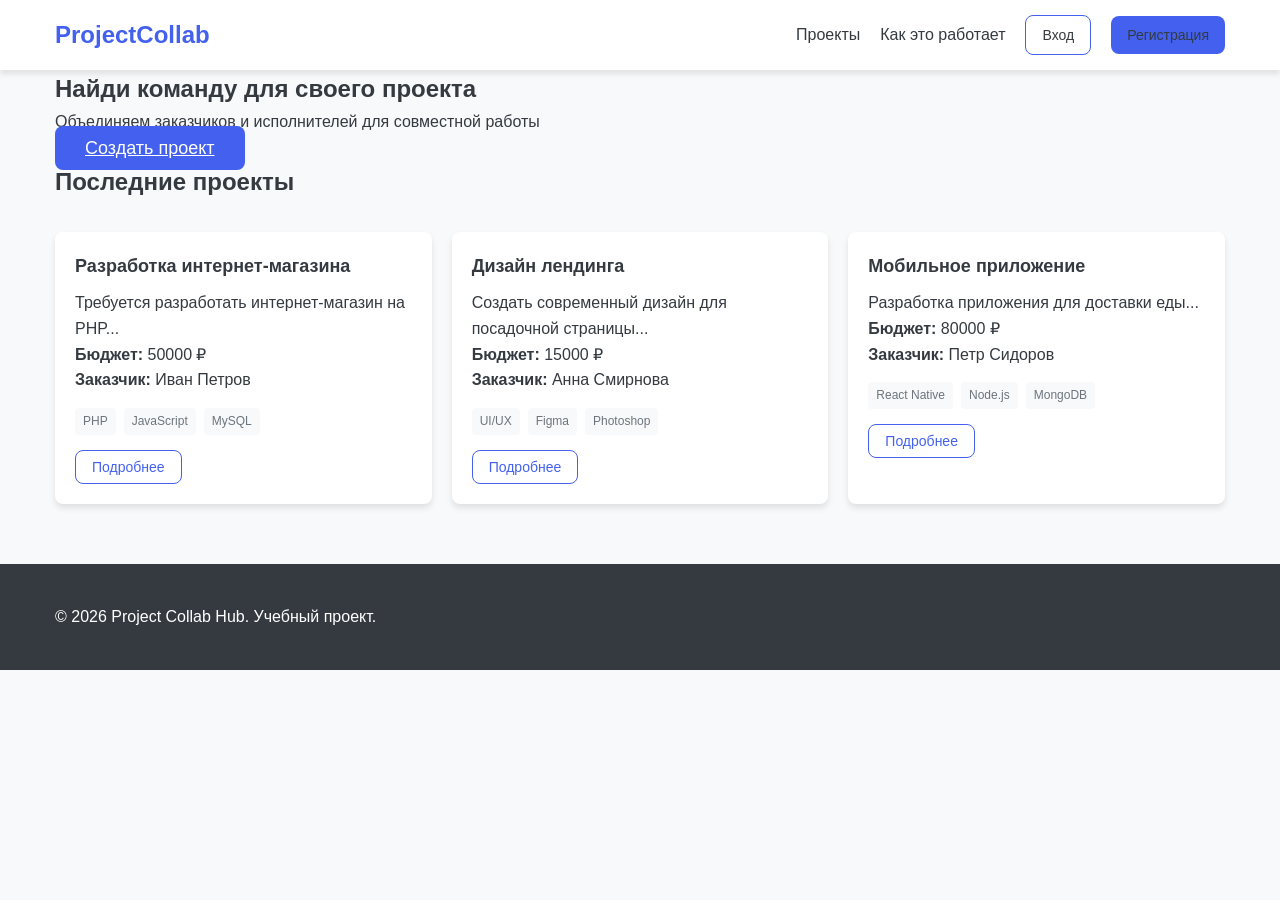
==== index.html @ d5bfcacb "Move files to root" ====
<!DOCTYPE html>
<html lang="ru">
<head>
    <meta charset="UTF-8">
    <meta name="viewport" content="width=device-width, initial-scale=1.0">
    <title>Project Collab Hub - Главная</title>
    <link rel="stylesheet" href="css/style.css">
</head>
<body>
    <header class="header">
        <div class="container">
            <a href="index.html" class="logo">ProjectCollab</a>
            <nav class="nav">
                <a href="projects.html">Проекты</a>
                <a href="#">Как это работает</a>
                <a href="login.html" class="btn btn-outline">Вход</a>
                <a href="register.html" class="btn btn-primary">Регистрация</a>
            </nav>
        </div>
    </header>

    <main>
        <section class="hero">
            <div class="container">
                <h1>Найди команду для своего проекта</h1>
                <p>Объединяем заказчиков и исполнителей для совместной работы</p>
                <a href="create-project.html" class="btn btn-primary" style="font-size: 18px; padding: 12px 30px;">Создать проект</a>
            </div>
        </section>

        <section class="container">
            <h2>Последние проекты</h2>
            <div class="projects-grid" id="projects-list">
                <!-- Сюда JS подгрузит проекты -->
            </div>
        </section>
    </main>

    <footer class="footer">
        <div class="container">
            <p>&copy; 2026 Project Collab Hub. Учебный проект.</p>
        </div>
    </footer>

    <script src="js/storage.js"></script>
    <script src="js/projects.js"></script>
</body>
</html>
---- css/style.css ----
/* ========== ОБНУЛЕНИЕ ========== */
* {
    margin: 0;
    padding: 0;
    box-sizing: border-box;
}

/* ========== ПЕРЕМЕННЫЕ ========== */
:root {
    --primary: #4361ee;
    --primary-dark: #3a56d4;
    --secondary: #6c757d;
    --success: #28a745;
    --danger: #dc3545;
    --warning: #ffc107;
    --light: #f8f9fa;
    --dark: #343a40;
    --white: #ffffff;
    
    --shadow: 0 4px 6px rgba(0, 0, 0, 0.1);
    --border-radius: 8px;
}

/* ========== БАЗОВЫЕ СТИЛИ ========== */
body {
    font-family: -apple-system, BlinkMacSystemFont, 'Segoe UI', Roboto, Oxygen, Ubuntu, sans-serif;
    line-height: 1.6;
    color: var(--dark);
    background-color: var(--light);
}

.container {
    width: 100%;
    max-width: 1200px;
    margin: 0 auto;
    padding: 0 15px;
}

/* ========== ШАПКА ========== */
.header {
    background-color: var(--white);
    box-shadow: var(--shadow);
    position: sticky;
    top: 0;
    z-index: 100;
}

.header .container {
    display: flex;
    justify-content: space-between;
    align-items: center;
    padding: 15px;
}

.logo {
    font-size: 24px;
    font-weight: bold;
    color: var(--primary);
    text-decoration: none;
}

.nav {
    display: flex;
    gap: 20px;
    align-items: center;
}

.nav a {
    text-decoration: none;
    color: var(--dark);
}

.nav a:hover {
    color: var(--primary);
}

.btn {
    padding: 8px 16px;
    border: none;
    border-radius: var(--border-radius);
    cursor: pointer;
    font-size: 14px;
    transition: all 0.3s;
}

.btn-primary {
    background-color: var(--primary);
    color: var(--white);
}

.btn-primary:hover {
    background-color: var(--primary-dark);
}

.btn-outline {
    background-color: transparent;
    border: 1px solid var(--primary);
    color: var(--primary);
}

.btn-outline:hover {
    background-color: var(--primary);
    color: var(--white);
}

/* ========== ФУТЕР ========== */
.footer {
    background-color: var(--dark);
    color: var(--white);
    padding: 40px 0;
    margin-top: 60px;
}

/* ========== АДАПТИВНОСТЬ (MOBILE-FIRST) ========== */
@media (max-width: 768px) {
    .header .container {
        flex-direction: column;
        gap: 10px;
    }
    
    .nav {
        flex-wrap: wrap;
        justify-content: center;
    }
}

/* ========== КАРТОЧКИ ПРОЕКТОВ ========== */
.projects-grid {
    display: grid;
    grid-template-columns: repeat(auto-fill, minmax(300px, 1fr));
    gap: 20px;
    margin: 30px 0;
}

.project-card {
    background: var(--white);
    border-radius: var(--border-radius);
    padding: 20px;
    box-shadow: var(--shadow);
    transition: transform 0.3s;
}

.project-card:hover {
    transform: translateY(-5px);
}

.project-title {
    font-size: 18px;
    font-weight: bold;
    margin-bottom: 10px;
}

.project-skills {
    display: flex;
    flex-wrap: wrap;
    gap: 8px;
    margin: 15px 0;
}

.skill-tag {
    background-color: var(--light);
    padding: 4px 8px;
    border-radius: 4px;
    font-size: 12px;
    color: var(--secondary);
}

/* ========== ФОРМЫ ========== */
.form-group {
    margin-bottom: 20px;
}

.form-group label {
    display: block;
    margin-bottom: 5px;
    font-weight: 500;
}

.form-control {
    width: 100%;
    padding: 10px;
    border: 1px solid #ddd;
    border-radius: var(--border-radius);
    font-size: 16px;
}

.form-control:focus {
    outline: none;
    border-color: var(--primary);
    box-shadow: 0 0 0 2px rgba(67, 97, 238, 0.2);
}

/* ========== МОДАЛЬНОЕ ОКНО ========== */
.modal {
    display: none;
    position: fixed;
    top: 0;
    left: 0;
    width: 100%;
    height: 100%;
    background-color: rgba(0, 0, 0, 0.5);
    z-index: 1000;
}

.modal.active {
    display: flex;
    justify-content: center;
    align-items: center;
}

.modal-content {
    background-color: var(--white);
    padding: 30px;
    border-radius: var(--border-radius);
    max-width: 500px;
    width: 90%;
    position: relative;
}

.modal-close {
    position: absolute;
    top: 15px;
    right: 15px;
    font-size: 24px;
    cursor: pointer;
    background: none;
    border: none;
}
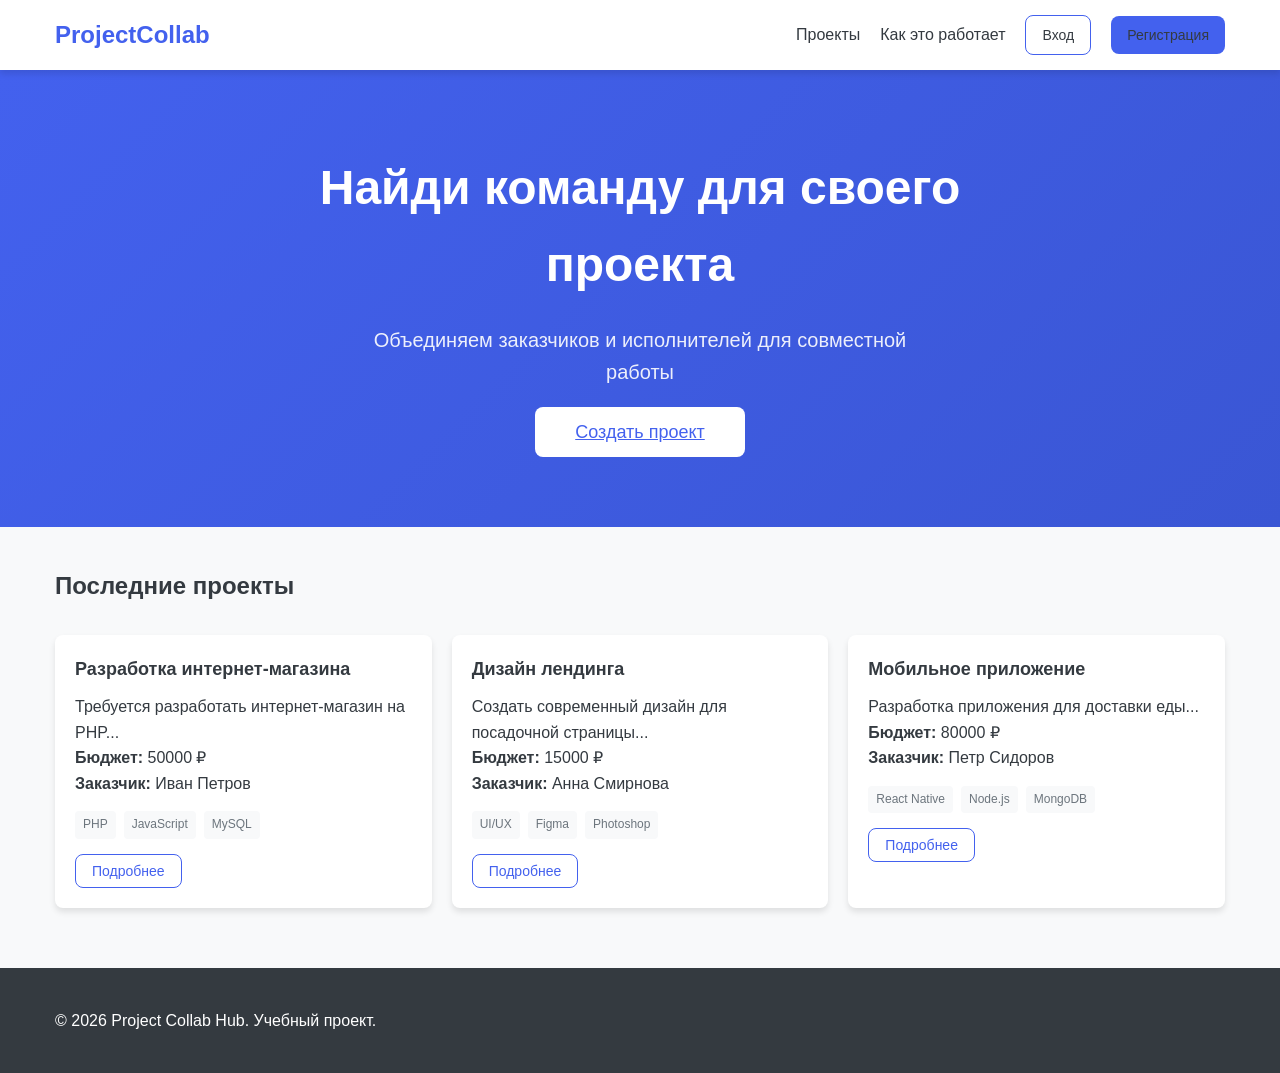
==== commit 191d08e6: "Style edits" ====
--- a/index.html
+++ b/index.html
@@ -24,7 +24,7 @@
             <div class="container">
                 <h1>Найди команду для своего проекта</h1>
                 <p>Объединяем заказчиков и исполнителей для совместной работы</p>
-                <a href="create-project.html" class="btn btn-primary" style="font-size: 18px; padding: 12px 30px;">Создать проект</a>
+                <a href="create-project.html" class="btn btn-primary">Создать проект</a>
             </div>
         </section>
 
--- a/css/style.css
+++ b/css/style.css
@@ -103,6 +103,44 @@
     color: var(--white);
 }
 
+.hero {
+    background: linear-gradient(135deg, var(--primary) 0%, var(--primary-dark) 100%);
+    color: white;
+    padding: 80px 0;
+    margin-bottom: 40px;
+    text-align: center;
+}
+
+.hero h1 {
+    font-size: 48px;
+    margin-bottom: 20px;
+    max-width: 800px;
+    margin-left: auto;
+    margin-right: auto;
+}
+
+.hero p {
+    font-size: 20px;
+    margin-bottom: 30px;
+    opacity: 0.9;
+    max-width: 600px;
+    margin-left: auto;
+    margin-right: auto;
+}
+
+.hero .btn {
+    font-size: 18px;
+    padding: 15px 40px;
+    background: white;
+    color: var(--primary);
+    border: none;
+}
+
+.hero .btn:hover {
+    background: rgba(255, 255, 255, 0.9);
+    transform: translateY(-2px);
+}
+
 /* ========== ФУТЕР ========== */
 .footer {
     background-color: var(--dark);
@@ -121,6 +159,18 @@
     .nav {
         flex-wrap: wrap;
         justify-content: center;
+    }
+
+    .hero {
+        padding: 60px 0;
+    }
+    
+    .hero h1 {
+        font-size: 32px;
+    }
+    
+    .hero p {
+        font-size: 18px;
     }
 }
 
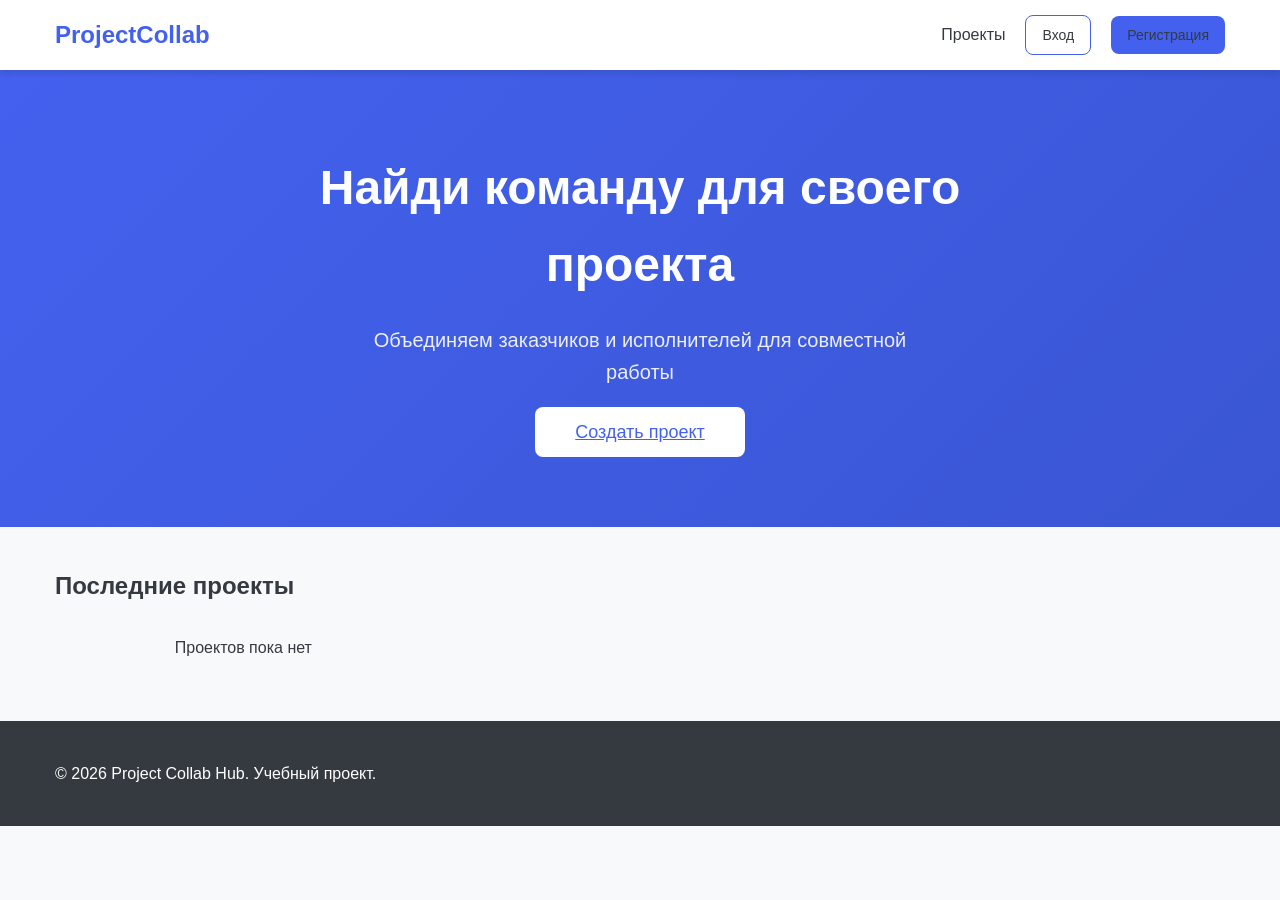
==== commit 683b57d5: "Linked database" ====
--- a/index.html
+++ b/index.html
@@ -5,6 +5,63 @@
     <meta name="viewport" content="width=device-width, initial-scale=1.0">
     <title>Project Collab Hub - Главная</title>
     <link rel="stylesheet" href="css/style.css">
+    <style>
+        .hero {
+            background: linear-gradient(135deg, var(--primary) 0%, var(--primary-dark) 100%);
+            color: white;
+            padding: 80px 0;
+            margin-bottom: 40px;
+            text-align: center;
+        }
+
+        .hero h1 {
+            font-size: 48px;
+            margin-bottom: 20px;
+            max-width: 800px;
+            margin-left: auto;
+            margin-right: auto;
+        }
+
+        .hero p {
+            font-size: 20px;
+            margin-bottom: 30px;
+            opacity: 0.9;
+            max-width: 600px;
+            margin-left: auto;
+            margin-right: auto;
+        }
+
+        .hero .btn {
+            font-size: 18px;
+            padding: 15px 40px;
+            background: white;
+            color: var(--primary);
+            border: none;
+        }
+
+        .hero .btn:hover {
+            background: rgba(255, 255, 255, 0.9);
+            transform: translateY(-2px);
+        }
+
+        @media (max-width: 768px) {
+            .hero {
+                padding: 60px 0;
+            }
+            .hero h1 {
+                font-size: 32px;
+            }
+            .hero p {
+                font-size: 18px;
+            }
+        }
+
+        .loading {
+            text-align: center;
+            padding: 40px;
+            color: var(--secondary);
+        }
+    </style>
 </head>
 <body>
     <header class="header">
@@ -12,9 +69,10 @@
             <a href="index.html" class="logo">ProjectCollab</a>
             <nav class="nav">
                 <a href="projects.html">Проекты</a>
-                <a href="#">Как это работает</a>
-                <a href="login.html" class="btn btn-outline">Вход</a>
-                <a href="register.html" class="btn btn-primary">Регистрация</a>
+                <a href="#" id="profile-link" style="display: none;">Профиль</a>
+                <a href="login.html" id="login-link" class="btn btn-outline">Вход</a>
+                <a href="register.html" id="register-link" class="btn btn-primary">Регистрация</a>
+                <a href="#" id="logout-link" style="display: none;" class="btn btn-outline">Выход</a>
             </nav>
         </div>
     </header>
@@ -31,7 +89,7 @@
         <section class="container">
             <h2>Последние проекты</h2>
             <div class="projects-grid" id="projects-list">
-                <!-- Сюда JS подгрузит проекты -->
+                <div class="loading">Загрузка проектов...</div>
             </div>
         </section>
     </main>
@@ -42,7 +100,71 @@
         </div>
     </footer>
 
-    <script src="js/storage.js"></script>
-    <script src="js/projects.js"></script>
+    <script src="js/api.js"></script>
+    <script>
+        // Проверка авторизации
+        function checkAuth() {
+            const token = localStorage.getItem('token');
+            const user = JSON.parse(localStorage.getItem('user') || '{}');
+            
+            if(token) {
+                document.getElementById('login-link').style.display = 'none';
+                document.getElementById('register-link').style.display = 'none';
+                document.getElementById('profile-link').style.display = 'inline';
+                document.getElementById('logout-link').style.display = 'inline';
+                
+                // Добавляем имя пользователя в навигацию
+                const profileLink = document.getElementById('profile-link');
+                profileLink.innerHTML = user.full_name || 'Профиль';
+                profileLink.href = 'profile.html';
+            }
+        }
+
+        // Выход
+        document.getElementById('logout-link').addEventListener('click', (e) => {
+            e.preventDefault();
+            localStorage.removeItem('token');
+            localStorage.removeItem('user');
+            window.location.reload();
+        });
+
+        // Загрузка проектов
+        async function loadProjects() {
+            const projectsList = document.getElementById('projects-list');
+            
+            try {
+                const result = await api.getProjects(1, 6);
+                
+                if(result.status === 'success' && result.data.length > 0) {
+                    projectsList.innerHTML = result.data.map(project => `
+                        <div class="project-card">
+                            <h3 class="project-title">${project.title}</h3>
+                            <p>${project.description.substring(0, 100)}...</p>
+                            <p><strong>Бюджет:</strong> ${project.budget} ₽</p>
+                            <p><strong>Заказчик:</strong> ${project.client_name}</p>
+                            <div class="project-skills">
+                                ${project.skills ? project.skills.split(',').map(skill => 
+                                    `<span class="skill-tag">${skill}</span>`
+                                ).join('') : ''}
+                            </div>
+                            <button class="btn btn-outline" onclick="viewProject(${project.id})">Подробнее</button>
+                        </div>
+                    `).join('');
+                } else {
+                    projectsList.innerHTML = '<p style="text-align: center;">Проектов пока нет</p>';
+                }
+            } catch(error) {
+                projectsList.innerHTML = '<p style="text-align: center; color: var(--danger);">Ошибка загрузки проектов</p>';
+            }
+        }
+        
+        window.viewProject = (id) => {
+            window.location.href = `project.html?id=${id}`;
+        };
+        
+        // Инициализация
+        checkAuth();
+        loadProjects();
+    </script>
 </body>
 </html>
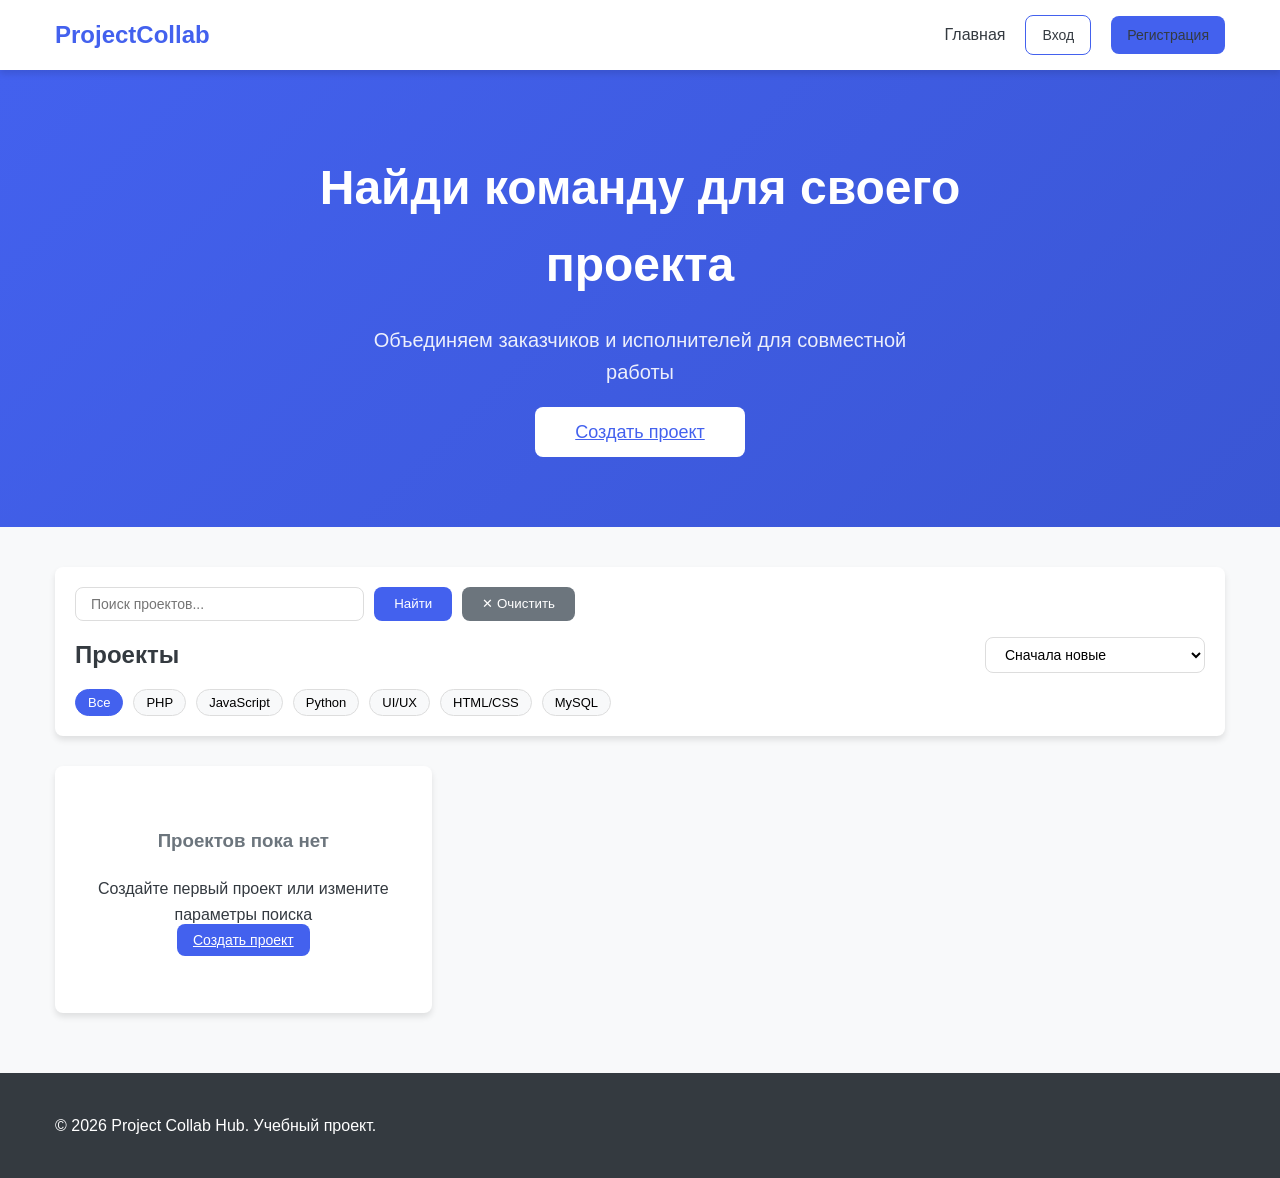
==== commit 50947e87: "Final" ====
--- a/index.html
+++ b/index.html
@@ -3,6 +3,8 @@
 <head>
     <meta charset="UTF-8">
     <meta name="viewport" content="width=device-width, initial-scale=1.0">
+    <meta name="description" content="Project Collab Hub - платформа для поиска команды и совместной работы над проектами">
+    <meta http-equiv="Content-Security-Policy" content="upgrade-insecure-requests">
     <title>Project Collab Hub - Главная</title>
     <link rel="stylesheet" href="css/style.css">
     <style>
@@ -61,6 +63,244 @@
             padding: 40px;
             color: var(--secondary);
         }
+
+        .projects-header {
+            display: flex;
+            justify-content: space-between;
+            align-items: center;
+            margin-bottom: 20px;
+            flex-wrap: wrap;
+            gap: 15px;
+        }
+
+        .filter-select {
+            padding: 8px 15px;
+            border: 1px solid #ddd;
+            border-radius: var(--border-radius);
+            font-size: 14px;
+            background: white;
+            cursor: pointer;
+        }
+
+        .filter-select:focus {
+            outline: none;
+            border-color: var(--primary);
+        }
+
+        .search-box {
+            display: flex;
+            gap: 10px;
+            flex: 1;
+            max-width: 500px;
+        }
+
+        .search-box input {
+            flex: 1;
+            padding: 8px 15px;
+            border: 1px solid #ddd;
+            border-radius: var(--border-radius);
+            font-size: 14px;
+        }
+
+        .search-box input:focus {
+            outline: none;
+            border-color: var(--primary);
+        }
+
+        .search-box button {
+            padding: 8px 20px;
+            background: var(--primary);
+            color: white;
+            border: none;
+            border-radius: var(--border-radius);
+            cursor: pointer;
+        }
+
+        .search-box button:hover {
+            background: var(--primary-dark);
+        }
+
+        .search-box .clear-btn {
+            background: var(--secondary);
+        }
+
+        .search-box .clear-btn:hover {
+            background: #5a6268;
+        }
+
+        .filters-row {
+            display: flex;
+            gap: 15px;
+            align-items: center;
+            flex-wrap: wrap;
+            margin-bottom: 30px;
+            padding: 20px;
+            background: white;
+            border-radius: var(--border-radius);
+            box-shadow: var(--shadow);
+        }
+
+        .skill-filters {
+            display: flex;
+            gap: 10px;
+            flex-wrap: wrap;
+        }
+
+        .skill-filter-btn {
+            padding: 5px 12px;
+            background: var(--light);
+            border: 1px solid #ddd;
+            border-radius: 20px;
+            font-size: 13px;
+            cursor: pointer;
+            transition: all 0.3s;
+        }
+
+        .skill-filter-btn:hover {
+            background: var(--primary);
+            color: white;
+            border-color: var(--primary);
+        }
+
+        .skill-filter-btn.active {
+            background: var(--primary);
+            color: white;
+            border-color: var(--primary);
+        }
+
+        .project-actions {
+            display: flex;
+            gap: 10px;
+            margin-top: 15px;
+            flex-wrap: wrap;
+        }
+
+        .btn-small {
+            padding: 5px 10px;
+            font-size: 12px;
+        }
+
+        .btn-success {
+            background: var(--success);
+            color: white;
+        }
+
+        .btn-success:hover {
+            background: #218838;
+        }
+
+        .btn-danger {
+            background: var(--danger);
+            color: white;
+        }
+
+        .btn-danger:hover {
+            background: #c82333;
+        }
+
+        .empty-state {
+            text-align: center;
+            padding: 60px 20px;
+            background: white;
+            border-radius: var(--border-radius);
+            box-shadow: var(--shadow);
+        }
+
+        .empty-state h3 {
+            color: var(--secondary);
+            margin-bottom: 20px;
+        }
+
+        .project-status-badge {
+            display: inline-block;
+            padding: 3px 8px;
+            border-radius: 4px;
+            font-size: 11px;
+            font-weight: bold;
+            margin-left: 10px;
+        }
+
+        .status-open {
+            background: #e8f5e9;
+            color: #2e7d32;
+        }
+
+        .status-progress {
+            background: #fff3e0;
+            color: #ef6c00;
+        }
+
+        .status-done {
+            background: #e3f2fd;
+            color: #1565c0;
+        }
+
+        .project-header {
+            display: flex;
+            align-items: center;
+            justify-content: space-between;
+            margin-bottom: 10px;
+        }
+
+        /* Модальное окно */
+        .modal {
+            display: none;
+            position: fixed;
+            top: 0;
+            left: 0;
+            width: 100%;
+            height: 100%;
+            background: rgba(0,0,0,0.5);
+            align-items: center;
+            justify-content: center;
+            z-index: 1000;
+        }
+        
+        .modal.active {
+            display: flex;
+        }
+        
+        .modal-content {
+            background: white;
+            padding: 30px;
+            border-radius: var(--border-radius);
+            max-width: 500px;
+            width: 90%;
+            max-height: 80vh;
+            overflow-y: auto;
+            position: relative;
+        }
+        
+        .modal-close {
+            position: absolute;
+            top: 15px;
+            right: 20px;
+            font-size: 28px;
+            cursor: pointer;
+            color: #666;
+        }
+        
+        .modal-close:hover {
+            color: var(--danger);
+        }
+
+        .success-message {
+            background: #d4edda;
+            color: #155724;
+            padding: 15px;
+            border-radius: var(--border-radius);
+            margin: 20px 0;
+            text-align: center;
+        }
+
+        .error-message {
+            background: #f8d7da;
+            color: #721c24;
+            padding: 15px;
+            border-radius: var(--border-radius);
+            margin: 20px 0;
+            text-align: center;
+        }
     </style>
 </head>
 <body>
@@ -68,10 +308,10 @@
         <div class="container">
             <a href="index.html" class="logo">ProjectCollab</a>
             <nav class="nav">
-                <a href="projects.html">Проекты</a>
+                <a href="index.html">Главная</a>
                 <a href="#" id="profile-link" style="display: none;">Профиль</a>
                 <a href="login.html" id="login-link" class="btn btn-outline">Вход</a>
-                <a href="register.html" id="register-link" class="btn btn-primary">Регистрация</a>
+                <a href="login.html?tab=register" id="register-link" class="btn btn-primary">Регистрация</a>
                 <a href="#" id="logout-link" style="display: none;" class="btn btn-outline">Выход</a>
             </nav>
         </div>
@@ -87,7 +327,35 @@
         </section>
 
         <section class="container">
-            <h2>Последние проекты</h2>
+            <div class="filters-row">
+                <div class="search-box">
+                    <input type="text" id="search-input" placeholder="Поиск проектов..." value="">
+                    <button onclick="applyFilters()">Найти</button>
+                    <button class="clear-btn" onclick="clearSearch()">✕ Очистить</button>
+                </div>
+                
+                <div class="projects-header" style="margin-bottom: 0; width: 100%;">
+                    <h2>Проекты</h2>
+                    <div style="display: flex; gap: 10px;">
+                        <select id="sort-projects" class="filter-select" onchange="applyFilters()">
+                            <option value="newest">Сначала новые</option>
+                            <option value="budget_asc">Бюджет (по возрастанию)</option>
+                            <option value="budget_desc">Бюджет (по убыванию)</option>
+                        </select>
+                    </div>
+                </div>
+                
+                <div class="skill-filters" id="skill-filters">
+                    <button class="skill-filter-btn active" onclick="filterBySkill('')">Все</button>
+                    <button class="skill-filter-btn" onclick="filterBySkill('PHP')">PHP</button>
+                    <button class="skill-filter-btn" onclick="filterBySkill('JavaScript')">JavaScript</button>
+                    <button class="skill-filter-btn" onclick="filterBySkill('Python')">Python</button>
+                    <button class="skill-filter-btn" onclick="filterBySkill('UI/UX')">UI/UX</button>
+                    <button class="skill-filter-btn" onclick="filterBySkill('HTML/CSS')">HTML/CSS</button>
+                    <button class="skill-filter-btn" onclick="filterBySkill('MySQL')">MySQL</button>
+                </div>
+            </div>
+
             <div class="projects-grid" id="projects-list">
                 <div class="loading">Загрузка проектов...</div>
             </div>
@@ -100,12 +368,42 @@
         </div>
     </footer>
 
+    <!-- Модальное окно для отклика -->
+    <div id="bid-modal" class="modal">
+        <div class="modal-content">
+            <span class="modal-close" onclick="closeBidModal()">&times;</span>
+            <h2 id="modal-project-title">Откликнуться на проект</h2>
+            
+            <form id="bid-form">
+                <input type="hidden" id="bid-project-id">
+                
+                <div class="form-group">
+                    <label>Ваше предложение (бюджет) ₽</label>
+                    <input type="number" id="bid-budget" class="form-control" placeholder="Сколько хотите получить?">
+                </div>
+                
+                <div class="form-group">
+                    <label>Сопроводительное письмо</label>
+                    <textarea id="bid-letter" class="form-control" rows="4" placeholder="Почему вы подходите для этого проекта?"></textarea>
+                </div>
+                
+                <button type="submit" class="btn btn-primary" style="width: 100%;">Отправить отклик</button>
+            </form>
+        </div>
+    </div>
+
     <script src="js/api.js"></script>
     <script>
+        let currentUser = null;
+        let currentSkill = '';
+        let currentSearch = '';
+        let currentSort = 'newest';
+
         // Проверка авторизации
         function checkAuth() {
             const token = localStorage.getItem('token');
             const user = JSON.parse(localStorage.getItem('user') || '{}');
+            currentUser = user;
             
             if(token) {
                 document.getElementById('login-link').style.display = 'none';
@@ -113,10 +411,14 @@
                 document.getElementById('profile-link').style.display = 'inline';
                 document.getElementById('logout-link').style.display = 'inline';
                 
-                // Добавляем имя пользователя в навигацию
                 const profileLink = document.getElementById('profile-link');
                 profileLink.innerHTML = user.full_name || 'Профиль';
                 profileLink.href = 'profile.html';
+            } else {
+                document.getElementById('login-link').style.display = 'inline';
+                document.getElementById('register-link').style.display = 'inline';
+                document.getElementById('profile-link').style.display = 'none';
+                document.getElementById('logout-link').style.display = 'none';
             }
         }
 
@@ -128,39 +430,187 @@
             window.location.reload();
         });
 
+        // Очистка поиска
+        function clearSearch() {
+            document.getElementById('search-input').value = '';
+            currentSearch = '';
+            document.getElementById('sort-projects').value = 'newest';
+            currentSort = 'newest';
+            
+            document.querySelectorAll('.skill-filter-btn').forEach(btn => {
+                btn.classList.remove('active');
+            });
+            document.querySelector('.skill-filter-btn:first-child').classList.add('active');
+            currentSkill = '';
+            
+            loadProjects();
+        }
+
+        // Применить все фильтры
+        function applyFilters() {
+            currentSearch = document.getElementById('search-input').value;
+            currentSort = document.getElementById('sort-projects').value;
+            loadProjects();
+        }
+
+        // Фильтр по навыку
+        function filterBySkill(skill) {
+            currentSkill = skill;
+            
+            document.querySelectorAll('.skill-filter-btn').forEach(btn => {
+                btn.classList.remove('active');
+            });
+            event.target.classList.add('active');
+            
+            loadProjects();
+        }
+
+        // Открыть модальное окно для отклика
+        window.bidOnProject = (projectId, projectTitle) => {
+            const token = localStorage.getItem('token');
+            const user = JSON.parse(localStorage.getItem('user') || '{}');
+            
+            if(!token) {
+                alert('Чтобы откликнуться, нужно войти в систему');
+                window.location.href = 'login.html';
+                return;
+            }
+            
+            if(user.role_id != 2) {
+                alert('Только исполнители могут откликаться на проекты');
+                return;
+            }
+            
+            document.getElementById('bid-project-id').value = projectId;
+            document.getElementById('modal-project-title').textContent = `Отклик на проект: ${projectTitle}`;
+            document.getElementById('bid-modal').classList.add('active');
+        };
+
+        // Закрыть модальное окно
+        window.closeBidModal = () => {
+            document.getElementById('bid-modal').classList.remove('active');
+            document.getElementById('bid-form').reset();
+        };
+
+        // Отправка отклика
+        document.getElementById('bid-form').addEventListener('submit', async (e) => {
+            e.preventDefault();
+            
+            const projectId = document.getElementById('bid-project-id').value;
+            const budget = document.getElementById('bid-budget').value;
+            const letter = document.getElementById('bid-letter').value;
+            
+            const result = await api.bidOnProject(projectId, budget, letter);
+            
+            if(result.status === 'success') {
+                alert('Отклик успешно отправлен!');
+                closeBidModal();
+            } else {
+                alert('Ошибка: ' + (result.message || 'Не удалось отправить отклик'));
+            }
+        });
+
+        // Закрытие модального окна по клику вне его
+        window.onclick = (e) => {
+            const modal = document.getElementById('bid-modal');
+            if(e.target === modal) {
+                closeBidModal();
+            }
+        };
+
         // Загрузка проектов
         async function loadProjects() {
             const projectsList = document.getElementById('projects-list');
+            projectsList.innerHTML = '<div class="loading">Загрузка проектов...</div>';
             
             try {
-                const result = await api.getProjects(1, 6);
+                const result = await api.getProjects(1, 12, currentSkill, currentSearch, currentSort);
                 
                 if(result.status === 'success' && result.data.length > 0) {
-                    projectsList.innerHTML = result.data.map(project => `
-                        <div class="project-card">
-                            <h3 class="project-title">${project.title}</h3>
-                            <p>${project.description.substring(0, 100)}...</p>
-                            <p><strong>Бюджет:</strong> ${project.budget} ₽</p>
+                    projectsList.innerHTML = result.data.map(project => {
+                        const isOwner = currentUser && project.client_id === currentUser.id;
+                        const canBid = !isOwner && project.status_id == 2 && currentUser && currentUser.role_id == 2;
+                        
+                        // ПРИНУДИТЕЛЬНАЯ ОТЛАДКА
+                        console.log('Проект ID:', project.id);
+                        console.log('- isOwner:', isOwner, '(currentUser.id:', currentUser?.id, 'project.client_id:', project.client_id, ')');
+                        console.log('- status_id:', project.status_id, '=== 2?', project.status_id === 2);
+                        console.log('- role_id:', currentUser?.role_id, '=== 2?', currentUser?.role_id === 2);
+                        console.log('- canBid ИТОГО:', canBid);
+                        
+                        return `
+                        <div class="project-card" data-project-id="${project.id}">
+                            <div class="project-header">
+                                <h3 class="project-title">${project.title}</h3>
+                                <span class="project-status-badge status-open">Открыт</span>
+                            </div>
+                            <p>${project.description.substring(0, 100)}${project.description.length > 100 ? '...' : ''}</p>
+                            <p><strong>Бюджет:</strong> ${project.budget ? project.budget + ' ₽' : 'Не указан'}</p>
                             <p><strong>Заказчик:</strong> ${project.client_name}</p>
+                            <p><strong>Дата:</strong> ${new Date(project.created_at).toLocaleDateString()}</p>
                             <div class="project-skills">
                                 ${project.skills ? project.skills.split(',').map(skill => 
                                     `<span class="skill-tag">${skill}</span>`
                                 ).join('') : ''}
                             </div>
-                            <button class="btn btn-outline" onclick="viewProject(${project.id})">Подробнее</button>
+                            <div class="project-actions">
+                                <button class="btn btn-small btn-primary" onclick="viewProject(${project.id})">Подробнее</button>
+                                ${canBid ? `
+                                    <button class="btn btn-small btn-success" onclick="bidOnProject(${project.id}, '${project.title.replace(/'/g, "\\'")}')">📋 Откликнуться</button>
+                                ` : `
+                                    <!-- Кнопка скрыта: canBid = ${canBid} -->
+                                `}
+                                ${isOwner ? `
+                                    <button class="btn btn-small btn-outline" onclick="editProject(${project.id})">✏️ Редактировать</button>
+                                    <button class="btn btn-small btn-danger" onclick="deleteProject(${project.id})">🗑️ Удалить</button>
+                                ` : ''}
+                            </div>
                         </div>
-                    `).join('');
-                } else {
-                    projectsList.innerHTML = '<p style="text-align: center;">Проектов пока нет</p>';
+                    `}).join('');
+                }  else {
+                    projectsList.innerHTML = `
+                        <div class="empty-state">
+                            <h3>Проектов пока нет</h3>
+                            <p>Создайте первый проект или измените параметры поиска</p>
+                            <a href="create-project.html" class="btn btn-primary">Создать проект</a>
+                        </div>
+                    `;
                 }
             } catch(error) {
+                console.error('Error loading projects:', error);
                 projectsList.innerHTML = '<p style="text-align: center; color: var(--danger);">Ошибка загрузки проектов</p>';
             }
         }
         
+        // Просмотр проекта
         window.viewProject = (id) => {
             window.location.href = `project.html?id=${id}`;
         };
+        
+        // Редактирование проекта
+        window.editProject = (id) => {
+            window.location.href = `edit-project.html?id=${id}`;
+        };
+        
+        // Удаление проекта
+        window.deleteProject = async (id) => {
+            if(confirm('Вы уверены, что хотите удалить этот проект?')) {
+                const result = await api.deleteProject(id);
+                if(result.status === 'success') {
+                    alert('Проект удален');
+                    loadProjects();
+                } else {
+                    alert('Ошибка при удалении: ' + result.message);
+                }
+            }
+        };
+        
+        // Поиск при нажатии Enter
+        document.getElementById('search-input').addEventListener('keypress', (e) => {
+            if(e.key === 'Enter') {
+                applyFilters();
+            }
+        });
         
         // Инициализация
         checkAuth();
